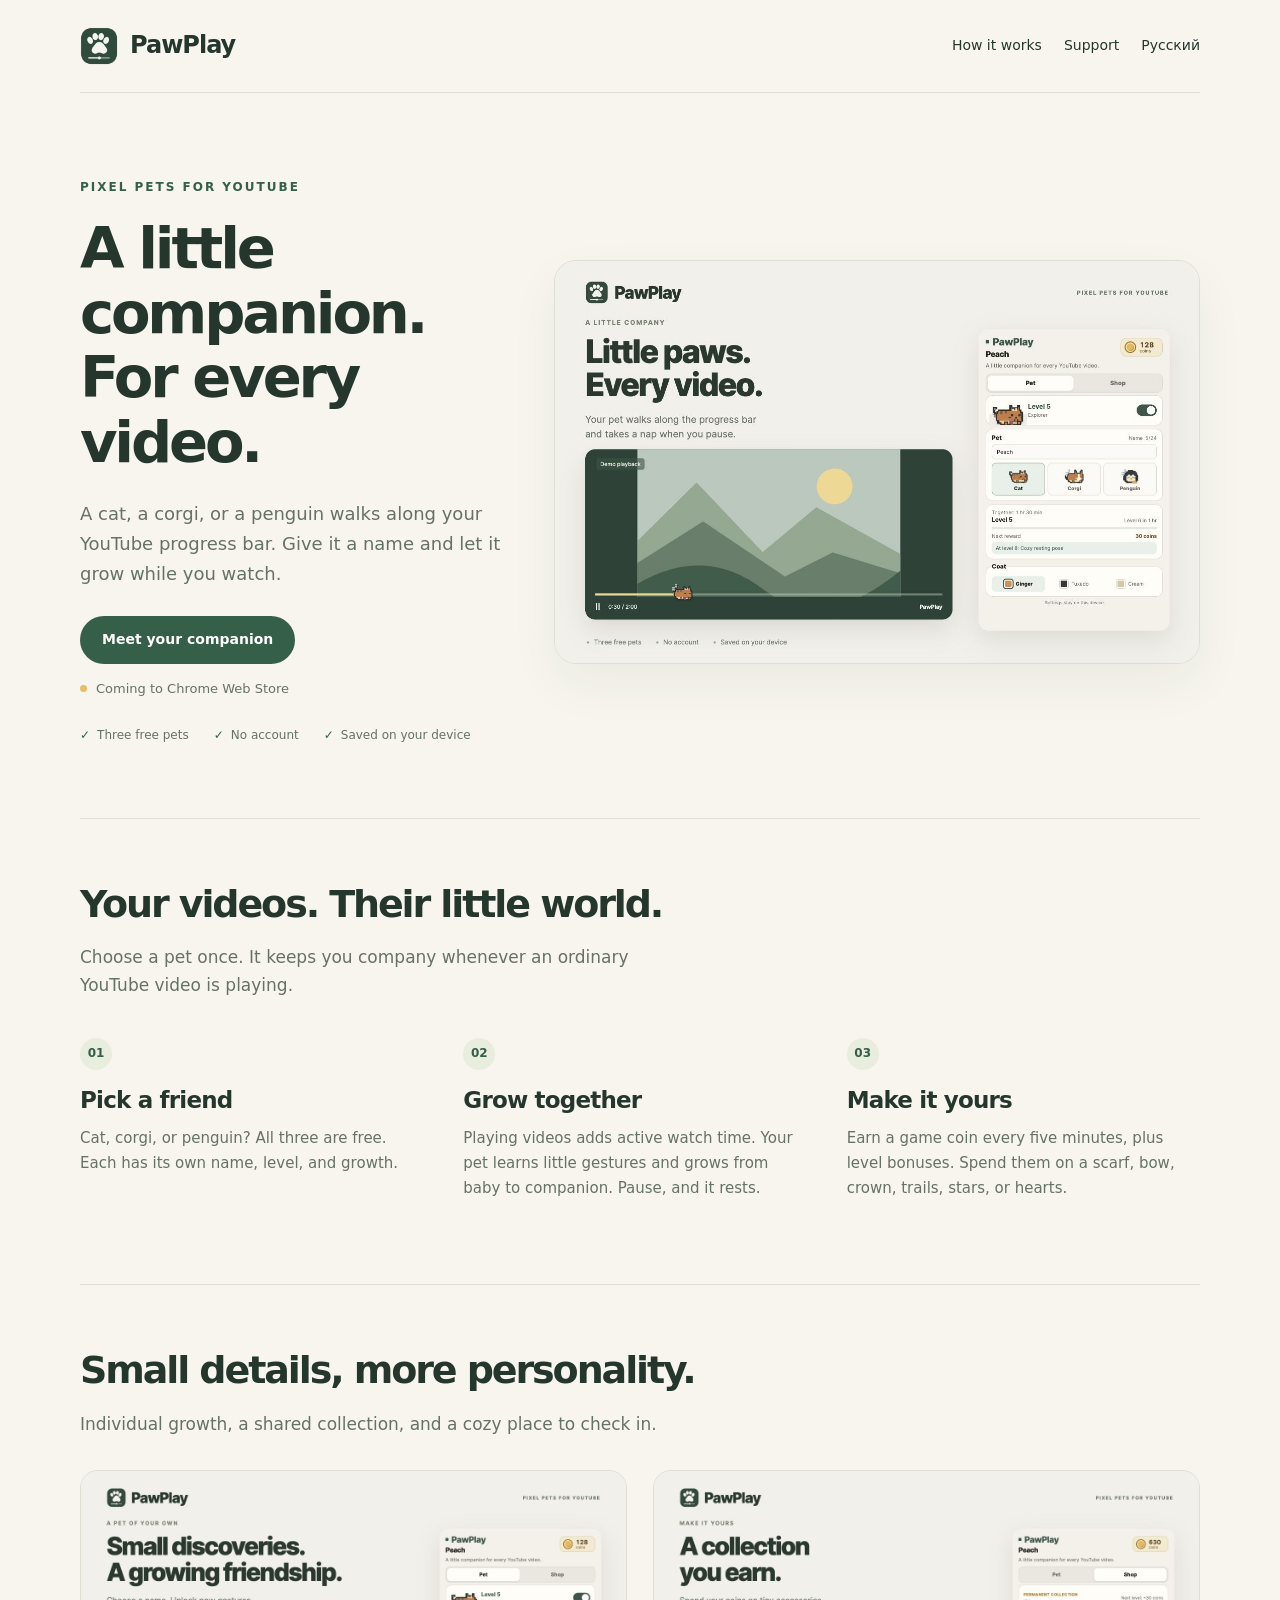
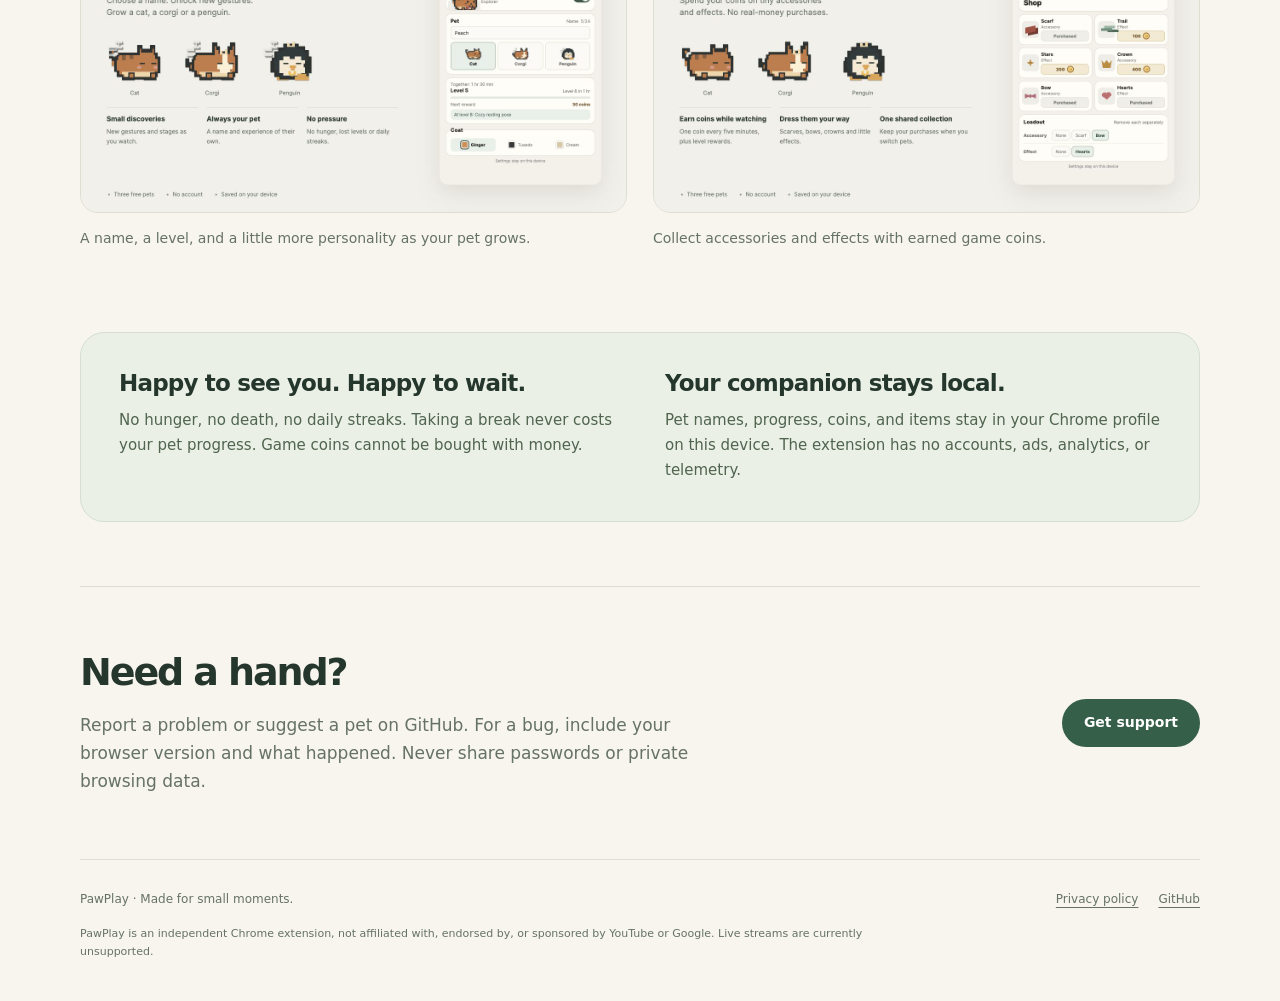
==== index.html @ 26a16f86 "Publish PawPlay product website and privacy policy" ====
<!doctype html>
<html lang="en"><head><meta charset="utf-8"><meta name="viewport" content="width=device-width,initial-scale=1"><title>PawPlay | A little companion for every YouTube video</title><meta name="description" content="A free pixel cat, corgi, or penguin on your YouTube progress bar. Raise your pet, earn coins, and collect accessories. Your progress stays on your device."><meta name="theme-color" content="#355f48"><link rel="icon" href="assets/icon.png"><link rel="stylesheet" href="styles.css"><link rel="alternate" hreflang="en" href="https://n23eos.github.io/pawplay-site/"><link rel="alternate" hreflang="ru" href="https://n23eos.github.io/pawplay-site/ru/"><link rel="canonical" href="https://n23eos.github.io/pawplay-site/"></head>
<body><a class="skip" href="#main">Skip to content</a><div class="shell"><header><a class="brand" href="./" aria-label="PawPlay"><img src="assets/icon.png" width="38" height="38" alt="">PawPlay</a><nav aria-label="Navigation"><a class="desktop" href="#pets">How it works</a><a class="desktop" href="#support">Support</a><a href="ru/" lang="ru">Русский</a></nav></header>
<main id="main"><section class="hero"><div class="hero-copy"><p class="eyebrow">Pixel pets for YouTube</p><h1>A little companion.<br>For every video.</h1><p class="lead">A cat, a corgi, or a penguin walks along your YouTube progress bar. Give it a name and let it grow while you watch.</p><div class="actions"><a class="button" href="#pets">Meet your companion</a><span class="status">Coming to Chrome Web Store</span></div><div class="facts"><span>Three free pets</span><span>No account</span><span>Saved on your device</span></div></div><img class="hero-image" src="assets/overview-en.png" width="1280" height="800" alt="PawPlay pixel pets walking on a video progress bar, with the extension menu" fetchpriority="high"></section>
<section class="section" id="pets"><h2>Your videos. Their little world.</h2><p class="section-intro">Choose a pet once. It keeps you company whenever an ordinary YouTube video is playing.</p><div class="steps"><article class="step"><span class="number">01</span><h3>Pick a friend</h3><p>Cat, corgi, or penguin? All three are free. Each has its own name, level, and growth.</p></article><article class="step"><span class="number">02</span><h3>Grow together</h3><p>Playing videos adds active watch time. Your pet learns little gestures and grows from baby to companion. Pause, and it rests.</p></article><article class="step"><span class="number">03</span><h3>Make it yours</h3><p>Earn a game coin every five minutes, plus level bonuses. Spend them on a scarf, bow, crown, trails, stars, or hearts.</p></article></div></section>
<section class="section"><h2>Small details, more personality.</h2><p class="section-intro">Individual growth, a shared collection, and a cozy place to check in.</p><div class="gallery"><figure><img src="assets/growth-en.png" width="1280" height="800" alt="PawPlay menu showing a pet level, growth stage, next reward, and colors" loading="lazy"><figcaption>A name, a level, and a little more personality as your pet grows.</figcaption></figure><figure><img src="assets/shop-en.png" width="1280" height="800" alt="PawPlay shop with coin balance, scarves, bows, crowns, trails, stars, and hearts" loading="lazy"><figcaption>Collect accessories and effects with earned game coins.</figcaption></figure></div></section>
<aside class="calm"><div><h3>Happy to see you. Happy to wait.</h3><p>No hunger, no death, no daily streaks. Taking a break never costs your pet progress. Game coins cannot be bought with money.</p></div><div><h3>Your companion stays local.</h3><p>Pet names, progress, coins, and items stay in your Chrome profile on this device. The extension has no accounts, ads, analytics, or telemetry.</p></div></aside>
<section class="section support" id="support"><div><h2>Need a hand?</h2><p>Report a problem or suggest a pet on GitHub. For a bug, include your browser version and what happened. Never share passwords or private browsing data.</p></div><a class="button" href="https://github.com/n23eos/pawplay-site/issues">Get support</a></section></main>
<footer><div class="footer-top"><span>PawPlay · Made for small moments.</span><div class="footer-links"><a href="privacy.html">Privacy policy</a><a href="https://github.com/n23eos/pawplay-site">GitHub</a></div></div><p>PawPlay is an independent Chrome extension, not affiliated with, endorsed by, or sponsored by YouTube or Google. Live streams are currently unsupported.</p></footer></div></body></html>
---- styles.css ----
:root{color-scheme:light;--ink:#25372d;--muted:#667267;--paper:#f7f5ee;--line:#deded3;--green:#355f48;--yellow:#e7bd65}*{box-sizing:border-box}html{scroll-behavior:smooth}body{margin:0;background:var(--paper);color:var(--ink);font:17px/1.65 system-ui,-apple-system,BlinkMacSystemFont,"Segoe UI",sans-serif}a{color:inherit;text-underline-offset:4px}a:focus-visible{outline:3px solid var(--green);outline-offset:5px;border-radius:4px}.skip{position:absolute;top:-100px;left:20px;z-index:10;background:white;padding:12px}.skip:focus{top:12px}.shell{width:min(1120px,calc(100% - 64px));margin:auto}header{display:flex;align-items:center;justify-content:space-between;gap:20px;padding:26px 0;border-bottom:1px solid var(--line)}.brand{display:inline-flex;align-items:center;gap:12px;text-decoration:none;font-size:24px;font-weight:750;letter-spacing:-1px}.brand img{width:38px;height:38px;border-radius:10px}nav{display:flex;gap:22px;align-items:center;font-size:14px}nav a{text-decoration:none}nav a:hover{text-decoration:underline}nav [aria-current]{font-weight:700}.hero{display:grid;grid-template-columns:.8fr 1.2fr;gap:44px;align-items:center;padding:85px 0 72px}.eyebrow{font-size:12px;letter-spacing:2px;text-transform:uppercase;color:var(--green);font-weight:700;margin:0 0 20px}h1,h2,h3{line-height:1.12;letter-spacing:-.055em}h1{font-size:clamp(42px,4.5vw,62px);font-weight:720;margin:0 0 24px}h2{font-size:38px;margin:0 0 18px}h3{font-size:23px;letter-spacing:-.035em;margin:0 0 12px}p{margin:0 0 20px}.lead{font-size:18px;color:var(--muted);max-width:480px}.actions{display:flex;align-items:center;flex-wrap:wrap;gap:14px;margin-top:28px}.button{display:inline-flex;background:var(--green);color:white;border-radius:100px;text-decoration:none;padding:12px 22px;font-weight:650;font-size:14px}.button:hover{background:#274934}.status{display:inline-flex;align-items:center;gap:9px;font-size:13px;color:var(--muted)}.status::before{content:"";width:7px;height:7px;background:var(--yellow);border-radius:50%}.hero-image{width:100%;height:auto;display:block;border-radius:22px;border:1px solid var(--line);box-shadow:0 20px 50px #293c2a0e}.facts{display:flex;gap:25px;flex-wrap:wrap;font-size:12px;color:var(--muted);margin-top:27px}.facts span::before{content:"✓";color:var(--green);margin-right:7px}.section{padding:64px 0;border-top:1px solid var(--line)}.section-intro{max-width:580px;color:var(--muted)}.steps{display:grid;grid-template-columns:repeat(3,1fr);gap:30px;margin-top:38px}.step{padding-right:12px}.number{display:inline-flex;align-items:center;justify-content:center;width:32px;height:32px;border-radius:50%;background:#e9edde;color:var(--green);font-size:12px;font-weight:700;margin-bottom:18px}.step p{color:var(--muted);font-size:15px}.gallery{display:grid;grid-template-columns:1fr 1fr;gap:26px;margin-top:32px}figure{margin:0}figure img{width:100%;height:auto;border:1px solid var(--line);border-radius:18px;display:block}figcaption{padding-top:14px;font-size:14px;color:var(--muted)}.calm{display:grid;grid-template-columns:1fr 1fr;gap:50px;background:#eaf0e6;border:1px solid #d5decf;border-radius:24px;padding:38px;margin:18px 0 64px}.calm p{color:#50644f;font-size:15px;margin-bottom:0}.support{display:flex;align-items:center;justify-content:space-between;gap:40px}.support p{color:var(--muted);max-width:620px;margin:0}.support .button{white-space:nowrap}footer{padding:30px 0 40px;border-top:1px solid var(--line);font-size:12px;color:var(--muted)}.footer-top{display:flex;justify-content:space-between;gap:20px;flex-wrap:wrap;margin-bottom:15px}.footer-links{display:flex;gap:20px}footer p{max-width:850px;margin:0;font-size:11px}.policy{max-width:780px;margin:64px auto 76px}.policy h1{font-size:48px}.policy h2{font-size:24px;letter-spacing:-.03em;margin:34px 0 14px}.policy p{font-size:16px}.policy .date{font-size:13px;color:var(--muted)}.policy code{font-size:14px;overflow-wrap:anywhere}.policy .note{padding:20px 24px;border:1px solid #d5decf;border-radius:16px;background:#eaf0e6;margin-bottom:30px}@media(max-width:900px){.hero{grid-template-columns:1fr;gap:38px;padding:52px 0}.hero-copy{max-width:680px}h1{max-width:680px}.hero-image{max-width:750px}.lead{max-width:580px}.steps{gap:20px}}@media(max-width:600px){body{font-size:16px}.shell{width:calc(100% - 36px)}header{padding:18px 0}nav{gap:14px;font-size:12px}.brand{font-size:22px}.brand img{width:32px;height:32px}nav .desktop{display:none}h1{font-size:44px}h2{font-size:31px}.hero{padding:44px 0}.eyebrow{font-size:10px;letter-spacing:1.6px}.hero-image{border-radius:14px}.facts{gap:10px 18px}.section{padding:42px 0}.steps,.gallery,.calm{grid-template-columns:1fr}.steps{gap:23px}.step{padding:0}.step p{margin-bottom:0}.gallery{gap:24px}.calm{padding:25px;gap:25px;margin-bottom:42px}.support{flex-direction:column;align-items:flex-start;gap:22px}.policy{margin:44px auto}.policy h1{font-size:38px}.footer-links{gap:14px}.policy .note{padding:18px}}@media(prefers-reduced-motion:reduce){html{scroll-behavior:auto}}
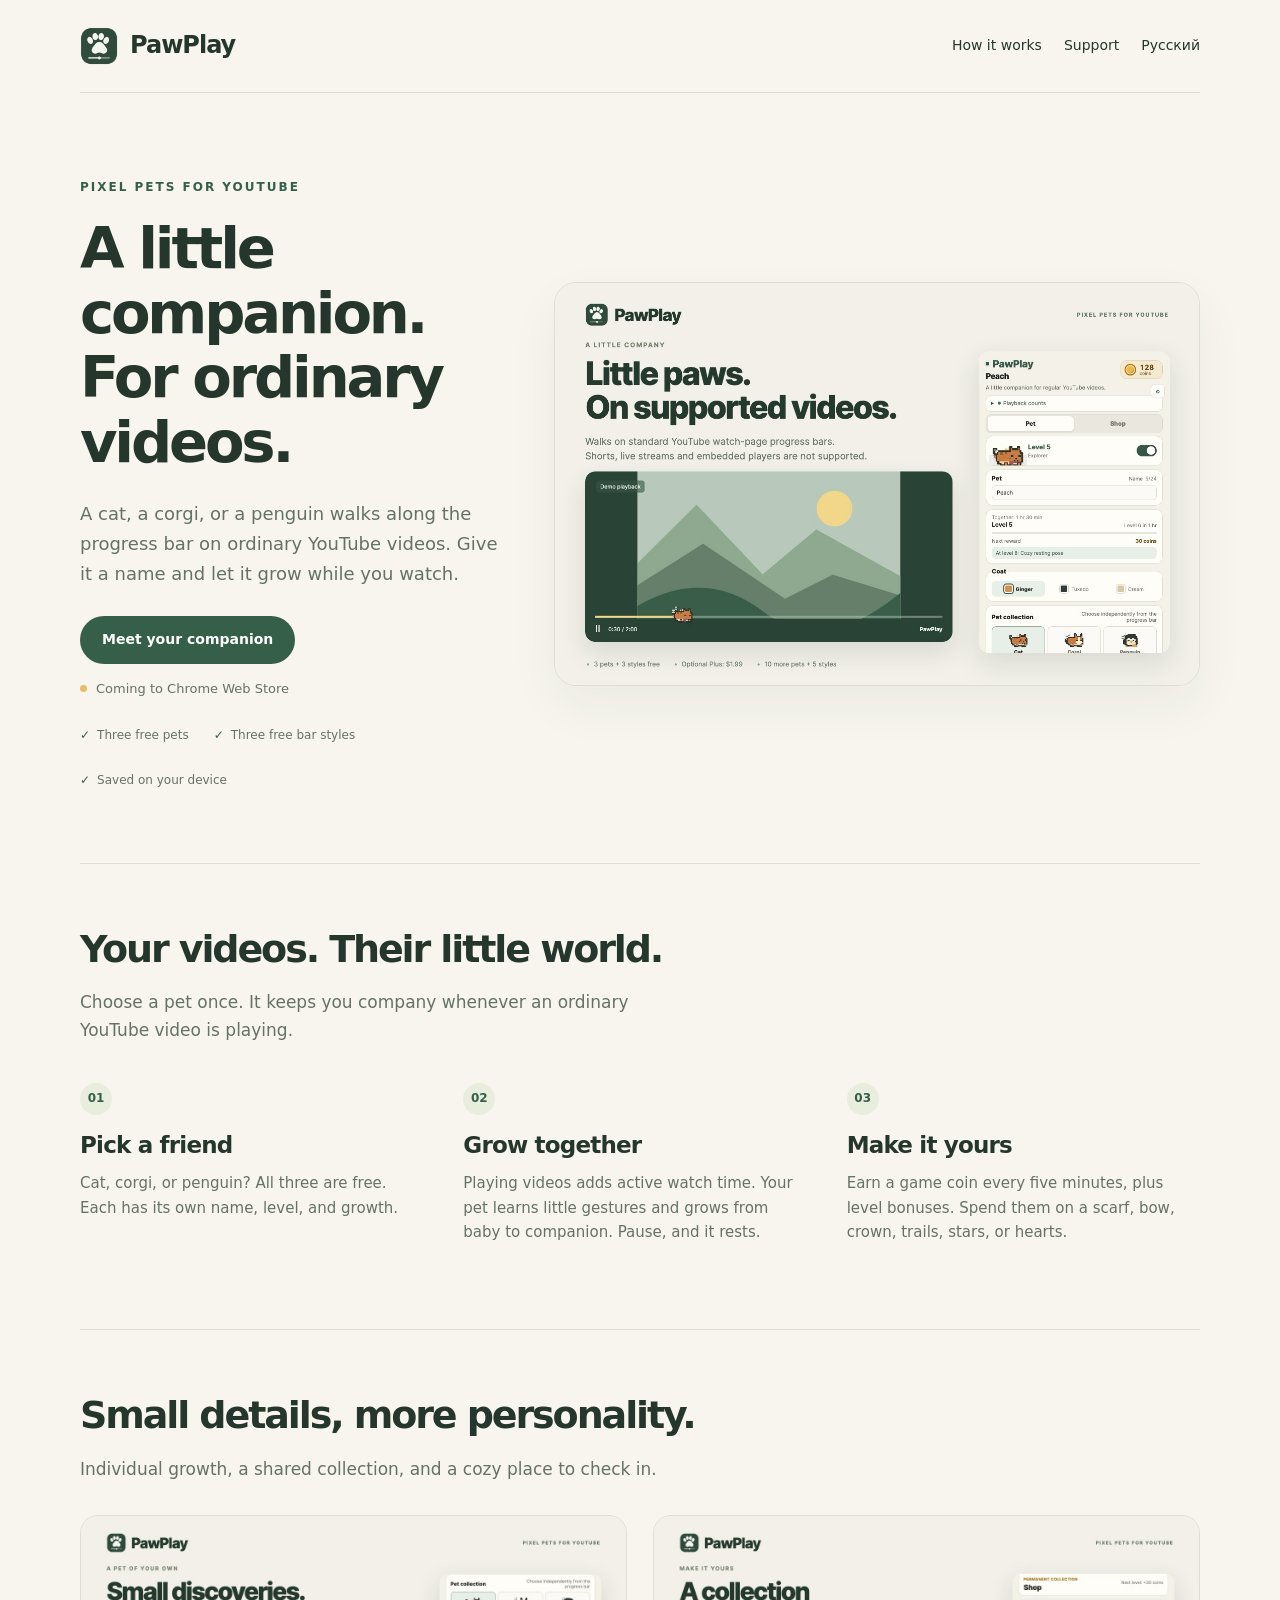
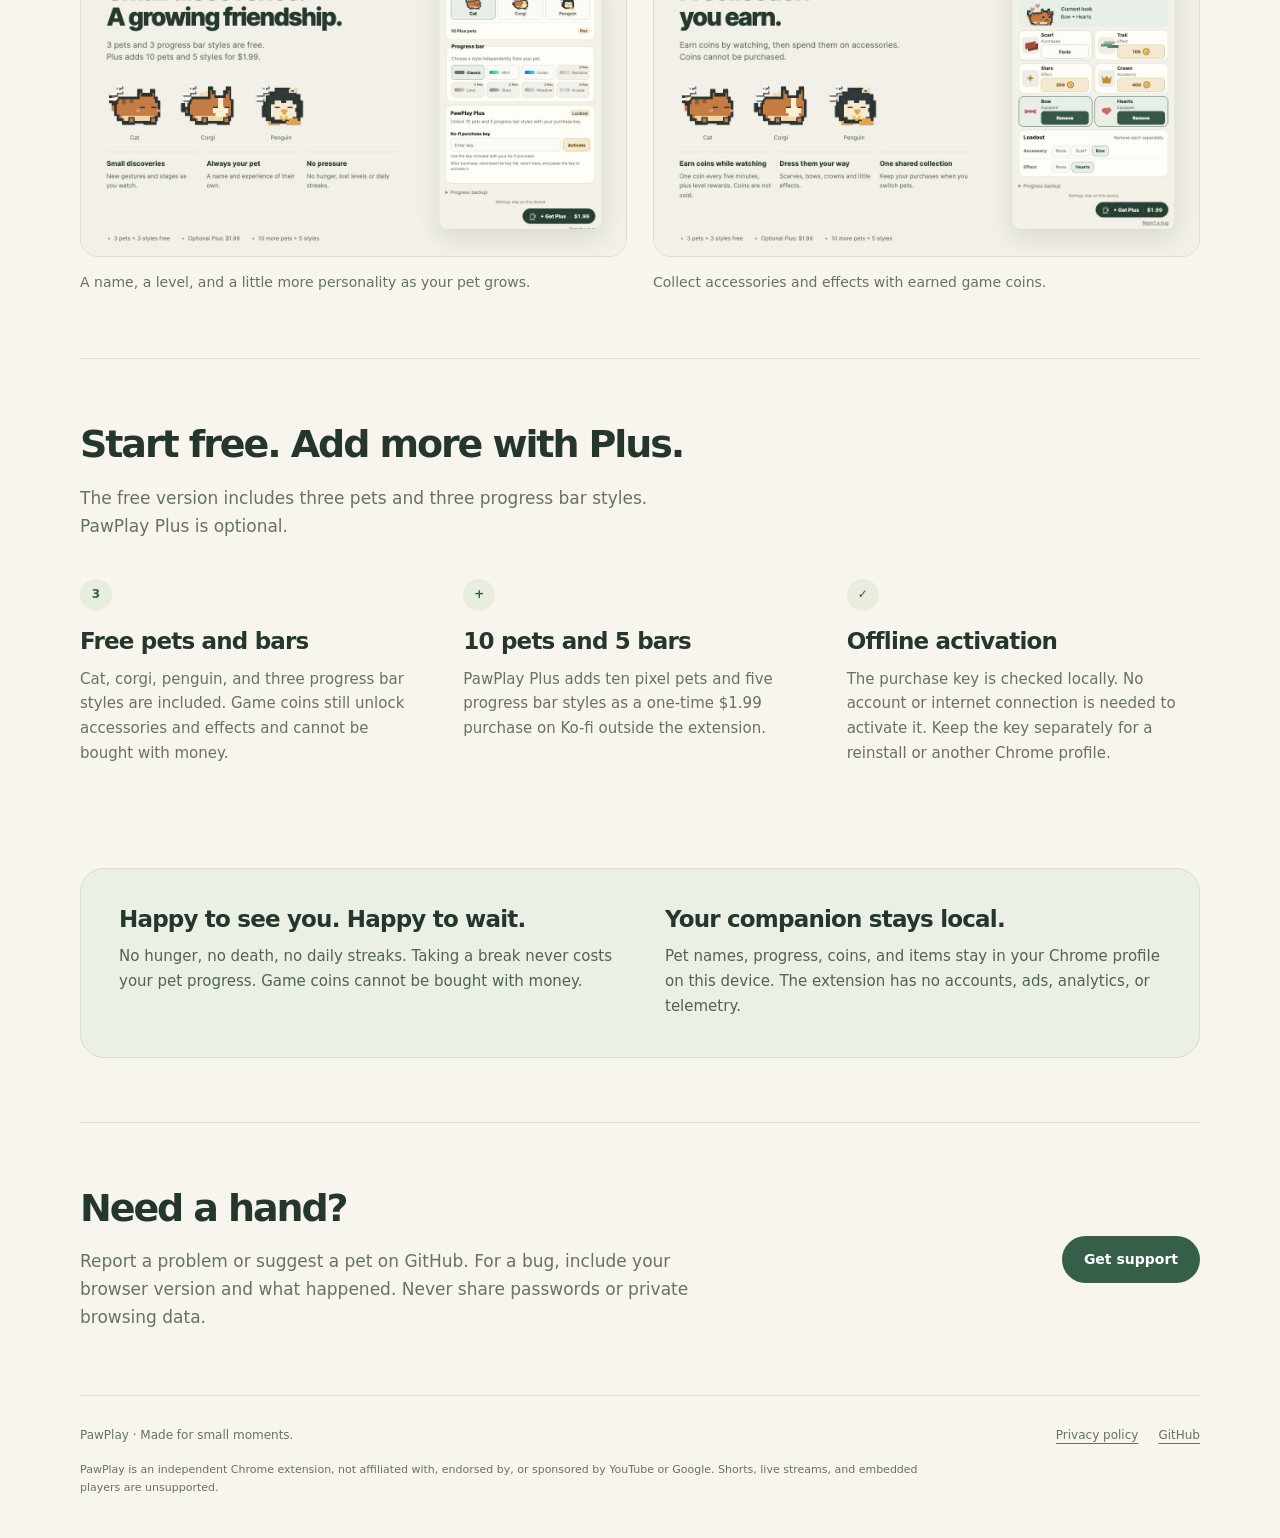
==== commit 5b17a0ab: "feat(site): publish PawPlay Plus details" ====
--- a/index.html
+++ b/index.html
@@ -1,9 +1,10 @@
 <!doctype html>
-<html lang="en"><head><meta charset="utf-8"><meta name="viewport" content="width=device-width,initial-scale=1"><title>PawPlay | A little companion for every YouTube video</title><meta name="description" content="A free pixel cat, corgi, or penguin on your YouTube progress bar. Raise your pet, earn coins, and collect accessories. Your progress stays on your device."><meta name="theme-color" content="#355f48"><link rel="icon" href="assets/icon.png"><link rel="stylesheet" href="styles.css"><link rel="alternate" hreflang="en" href="https://n23eos.github.io/pawplay-site/"><link rel="alternate" hreflang="ru" href="https://n23eos.github.io/pawplay-site/ru/"><link rel="canonical" href="https://n23eos.github.io/pawplay-site/"></head>
+<html lang="en"><head><meta charset="utf-8"><meta name="viewport" content="width=device-width,initial-scale=1"><title>PawPlay | A little companion for ordinary YouTube videos</title><meta name="description" content="Three free pixel pets and progress bar styles for ordinary YouTube videos, with optional PawPlay Plus. Your progress stays on your device."><meta name="theme-color" content="#355f48"><link rel="icon" href="assets/icon.png"><link rel="stylesheet" href="styles.css"><link rel="alternate" hreflang="en" href="https://n23eos.github.io/pawplay-site/"><link rel="alternate" hreflang="ru" href="https://n23eos.github.io/pawplay-site/ru/"><link rel="canonical" href="https://n23eos.github.io/pawplay-site/"></head>
 <body><a class="skip" href="#main">Skip to content</a><div class="shell"><header><a class="brand" href="./" aria-label="PawPlay"><img src="assets/icon.png" width="38" height="38" alt="">PawPlay</a><nav aria-label="Navigation"><a class="desktop" href="#pets">How it works</a><a class="desktop" href="#support">Support</a><a href="ru/" lang="ru">Русский</a></nav></header>
-<main id="main"><section class="hero"><div class="hero-copy"><p class="eyebrow">Pixel pets for YouTube</p><h1>A little companion.<br>For every video.</h1><p class="lead">A cat, a corgi, or a penguin walks along your YouTube progress bar. Give it a name and let it grow while you watch.</p><div class="actions"><a class="button" href="#pets">Meet your companion</a><span class="status">Coming to Chrome Web Store</span></div><div class="facts"><span>Three free pets</span><span>No account</span><span>Saved on your device</span></div></div><img class="hero-image" src="assets/overview-en.png" width="1280" height="800" alt="PawPlay pixel pets walking on a video progress bar, with the extension menu" fetchpriority="high"></section>
+<main id="main"><section class="hero"><div class="hero-copy"><p class="eyebrow">Pixel pets for YouTube</p><h1>A little companion.<br>For ordinary videos.</h1><p class="lead">A cat, a corgi, or a penguin walks along the progress bar on ordinary YouTube videos. Give it a name and let it grow while you watch.</p><div class="actions"><a class="button" href="#pets">Meet your companion</a><span class="status">Coming to Chrome Web Store</span></div><div class="facts"><span>Three free pets</span><span>Three free bar styles</span><span>Saved on your device</span></div></div><img class="hero-image" src="assets/overview-en.png" width="1280" height="800" alt="PawPlay pixel pets walking on a video progress bar, with the extension menu" fetchpriority="high"></section>
 <section class="section" id="pets"><h2>Your videos. Their little world.</h2><p class="section-intro">Choose a pet once. It keeps you company whenever an ordinary YouTube video is playing.</p><div class="steps"><article class="step"><span class="number">01</span><h3>Pick a friend</h3><p>Cat, corgi, or penguin? All three are free. Each has its own name, level, and growth.</p></article><article class="step"><span class="number">02</span><h3>Grow together</h3><p>Playing videos adds active watch time. Your pet learns little gestures and grows from baby to companion. Pause, and it rests.</p></article><article class="step"><span class="number">03</span><h3>Make it yours</h3><p>Earn a game coin every five minutes, plus level bonuses. Spend them on a scarf, bow, crown, trails, stars, or hearts.</p></article></div></section>
 <section class="section"><h2>Small details, more personality.</h2><p class="section-intro">Individual growth, a shared collection, and a cozy place to check in.</p><div class="gallery"><figure><img src="assets/growth-en.png" width="1280" height="800" alt="PawPlay menu showing a pet level, growth stage, next reward, and colors" loading="lazy"><figcaption>A name, a level, and a little more personality as your pet grows.</figcaption></figure><figure><img src="assets/shop-en.png" width="1280" height="800" alt="PawPlay shop with coin balance, scarves, bows, crowns, trails, stars, and hearts" loading="lazy"><figcaption>Collect accessories and effects with earned game coins.</figcaption></figure></div></section>
+<section class="section"><h2>Start free. Add more with Plus.</h2><p class="section-intro">The free version includes three pets and three progress bar styles. PawPlay Plus is optional.</p><div class="steps"><article class="step"><span class="number">3</span><h3>Free pets and bars</h3><p>Cat, corgi, penguin, and three progress bar styles are included. Game coins still unlock accessories and effects and cannot be bought with money.</p></article><article class="step"><span class="number">+</span><h3>10 pets and 5 bars</h3><p>PawPlay Plus adds ten pixel pets and five progress bar styles as a one-time $1.99 purchase on Ko-fi outside the extension.</p></article><article class="step"><span class="number">✓</span><h3>Offline activation</h3><p>The purchase key is checked locally. No account or internet connection is needed to activate it. Keep the key separately for a reinstall or another Chrome profile.</p></article></div></section>
 <aside class="calm"><div><h3>Happy to see you. Happy to wait.</h3><p>No hunger, no death, no daily streaks. Taking a break never costs your pet progress. Game coins cannot be bought with money.</p></div><div><h3>Your companion stays local.</h3><p>Pet names, progress, coins, and items stay in your Chrome profile on this device. The extension has no accounts, ads, analytics, or telemetry.</p></div></aside>
 <section class="section support" id="support"><div><h2>Need a hand?</h2><p>Report a problem or suggest a pet on GitHub. For a bug, include your browser version and what happened. Never share passwords or private browsing data.</p></div><a class="button" href="https://github.com/n23eos/pawplay-site/issues">Get support</a></section></main>
-<footer><div class="footer-top"><span>PawPlay · Made for small moments.</span><div class="footer-links"><a href="privacy.html">Privacy policy</a><a href="https://github.com/n23eos/pawplay-site">GitHub</a></div></div><p>PawPlay is an independent Chrome extension, not affiliated with, endorsed by, or sponsored by YouTube or Google. Live streams are currently unsupported.</p></footer></div></body></html>+<footer><div class="footer-top"><span>PawPlay · Made for small moments.</span><div class="footer-links"><a href="privacy.html">Privacy policy</a><a href="https://github.com/n23eos/pawplay-site">GitHub</a></div></div><p>PawPlay is an independent Chrome extension, not affiliated with, endorsed by, or sponsored by YouTube or Google. Shorts, live streams, and embedded players are unsupported.</p></footer></div></body></html>
--- a/styles.css
+++ b/styles.css
@@ -1 +1,2 @@
 :root{color-scheme:light;--ink:#25372d;--muted:#667267;--paper:#f7f5ee;--line:#deded3;--green:#355f48;--yellow:#e7bd65}*{box-sizing:border-box}html{scroll-behavior:smooth}body{margin:0;background:var(--paper);color:var(--ink);font:17px/1.65 system-ui,-apple-system,BlinkMacSystemFont,"Segoe UI",sans-serif}a{color:inherit;text-underline-offset:4px}a:focus-visible{outline:3px solid var(--green);outline-offset:5px;border-radius:4px}.skip{position:absolute;top:-100px;left:20px;z-index:10;background:white;padding:12px}.skip:focus{top:12px}.shell{width:min(1120px,calc(100% - 64px));margin:auto}header{display:flex;align-items:center;justify-content:space-between;gap:20px;padding:26px 0;border-bottom:1px solid var(--line)}.brand{display:inline-flex;align-items:center;gap:12px;text-decoration:none;font-size:24px;font-weight:750;letter-spacing:-1px}.brand img{width:38px;height:38px;border-radius:10px}nav{display:flex;gap:22px;align-items:center;font-size:14px}nav a{text-decoration:none}nav a:hover{text-decoration:underline}nav [aria-current]{font-weight:700}.hero{display:grid;grid-template-columns:.8fr 1.2fr;gap:44px;align-items:center;padding:85px 0 72px}.eyebrow{font-size:12px;letter-spacing:2px;text-transform:uppercase;color:var(--green);font-weight:700;margin:0 0 20px}h1,h2,h3{line-height:1.12;letter-spacing:-.055em}h1{font-size:clamp(42px,4.5vw,62px);font-weight:720;margin:0 0 24px}h2{font-size:38px;margin:0 0 18px}h3{font-size:23px;letter-spacing:-.035em;margin:0 0 12px}p{margin:0 0 20px}.lead{font-size:18px;color:var(--muted);max-width:480px}.actions{display:flex;align-items:center;flex-wrap:wrap;gap:14px;margin-top:28px}.button{display:inline-flex;background:var(--green);color:white;border-radius:100px;text-decoration:none;padding:12px 22px;font-weight:650;font-size:14px}.button:hover{background:#274934}.status{display:inline-flex;align-items:center;gap:9px;font-size:13px;color:var(--muted)}.status::before{content:"";width:7px;height:7px;background:var(--yellow);border-radius:50%}.hero-image{width:100%;height:auto;display:block;border-radius:22px;border:1px solid var(--line);box-shadow:0 20px 50px #293c2a0e}.facts{display:flex;gap:25px;flex-wrap:wrap;font-size:12px;color:var(--muted);margin-top:27px}.facts span::before{content:"✓";color:var(--green);margin-right:7px}.section{padding:64px 0;border-top:1px solid var(--line)}.section-intro{max-width:580px;color:var(--muted)}.steps{display:grid;grid-template-columns:repeat(3,1fr);gap:30px;margin-top:38px}.step{padding-right:12px}.number{display:inline-flex;align-items:center;justify-content:center;width:32px;height:32px;border-radius:50%;background:#e9edde;color:var(--green);font-size:12px;font-weight:700;margin-bottom:18px}.step p{color:var(--muted);font-size:15px}.gallery{display:grid;grid-template-columns:1fr 1fr;gap:26px;margin-top:32px}figure{margin:0}figure img{width:100%;height:auto;border:1px solid var(--line);border-radius:18px;display:block}figcaption{padding-top:14px;font-size:14px;color:var(--muted)}.calm{display:grid;grid-template-columns:1fr 1fr;gap:50px;background:#eaf0e6;border:1px solid #d5decf;border-radius:24px;padding:38px;margin:18px 0 64px}.calm p{color:#50644f;font-size:15px;margin-bottom:0}.support{display:flex;align-items:center;justify-content:space-between;gap:40px}.support p{color:var(--muted);max-width:620px;margin:0}.support .button{white-space:nowrap}footer{padding:30px 0 40px;border-top:1px solid var(--line);font-size:12px;color:var(--muted)}.footer-top{display:flex;justify-content:space-between;gap:20px;flex-wrap:wrap;margin-bottom:15px}.footer-links{display:flex;gap:20px}footer p{max-width:850px;margin:0;font-size:11px}.policy{max-width:780px;margin:64px auto 76px}.policy h1{font-size:48px}.policy h2{font-size:24px;letter-spacing:-.03em;margin:34px 0 14px}.policy p{font-size:16px}.policy .date{font-size:13px;color:var(--muted)}.policy code{font-size:14px;overflow-wrap:anywhere}.policy .note{padding:20px 24px;border:1px solid #d5decf;border-radius:16px;background:#eaf0e6;margin-bottom:30px}@media(max-width:900px){.hero{grid-template-columns:1fr;gap:38px;padding:52px 0}.hero-copy{max-width:680px}h1{max-width:680px}.hero-image{max-width:750px}.lead{max-width:580px}.steps{gap:20px}}@media(max-width:600px){body{font-size:16px}.shell{width:calc(100% - 36px)}header{padding:18px 0}nav{gap:14px;font-size:12px}.brand{font-size:22px}.brand img{width:32px;height:32px}nav .desktop{display:none}h1{font-size:44px}h2{font-size:31px}.hero{padding:44px 0}.eyebrow{font-size:10px;letter-spacing:1.6px}.hero-image{border-radius:14px}.facts{gap:10px 18px}.section{padding:42px 0}.steps,.gallery,.calm{grid-template-columns:1fr}.steps{gap:23px}.step{padding:0}.step p{margin-bottom:0}.gallery{gap:24px}.calm{padding:25px;gap:25px;margin-bottom:42px}.support{flex-direction:column;align-items:flex-start;gap:22px}.policy{margin:44px auto}.policy h1{font-size:38px}.footer-links{gap:14px}.policy .note{padding:18px}}@media(prefers-reduced-motion:reduce){html{scroll-behavior:auto}}
+@media(max-width:360px){header{gap:12px}.brand{font-size:20px;gap:8px}.brand img{width:28px;height:28px}nav{gap:10px;font-size:11px}}
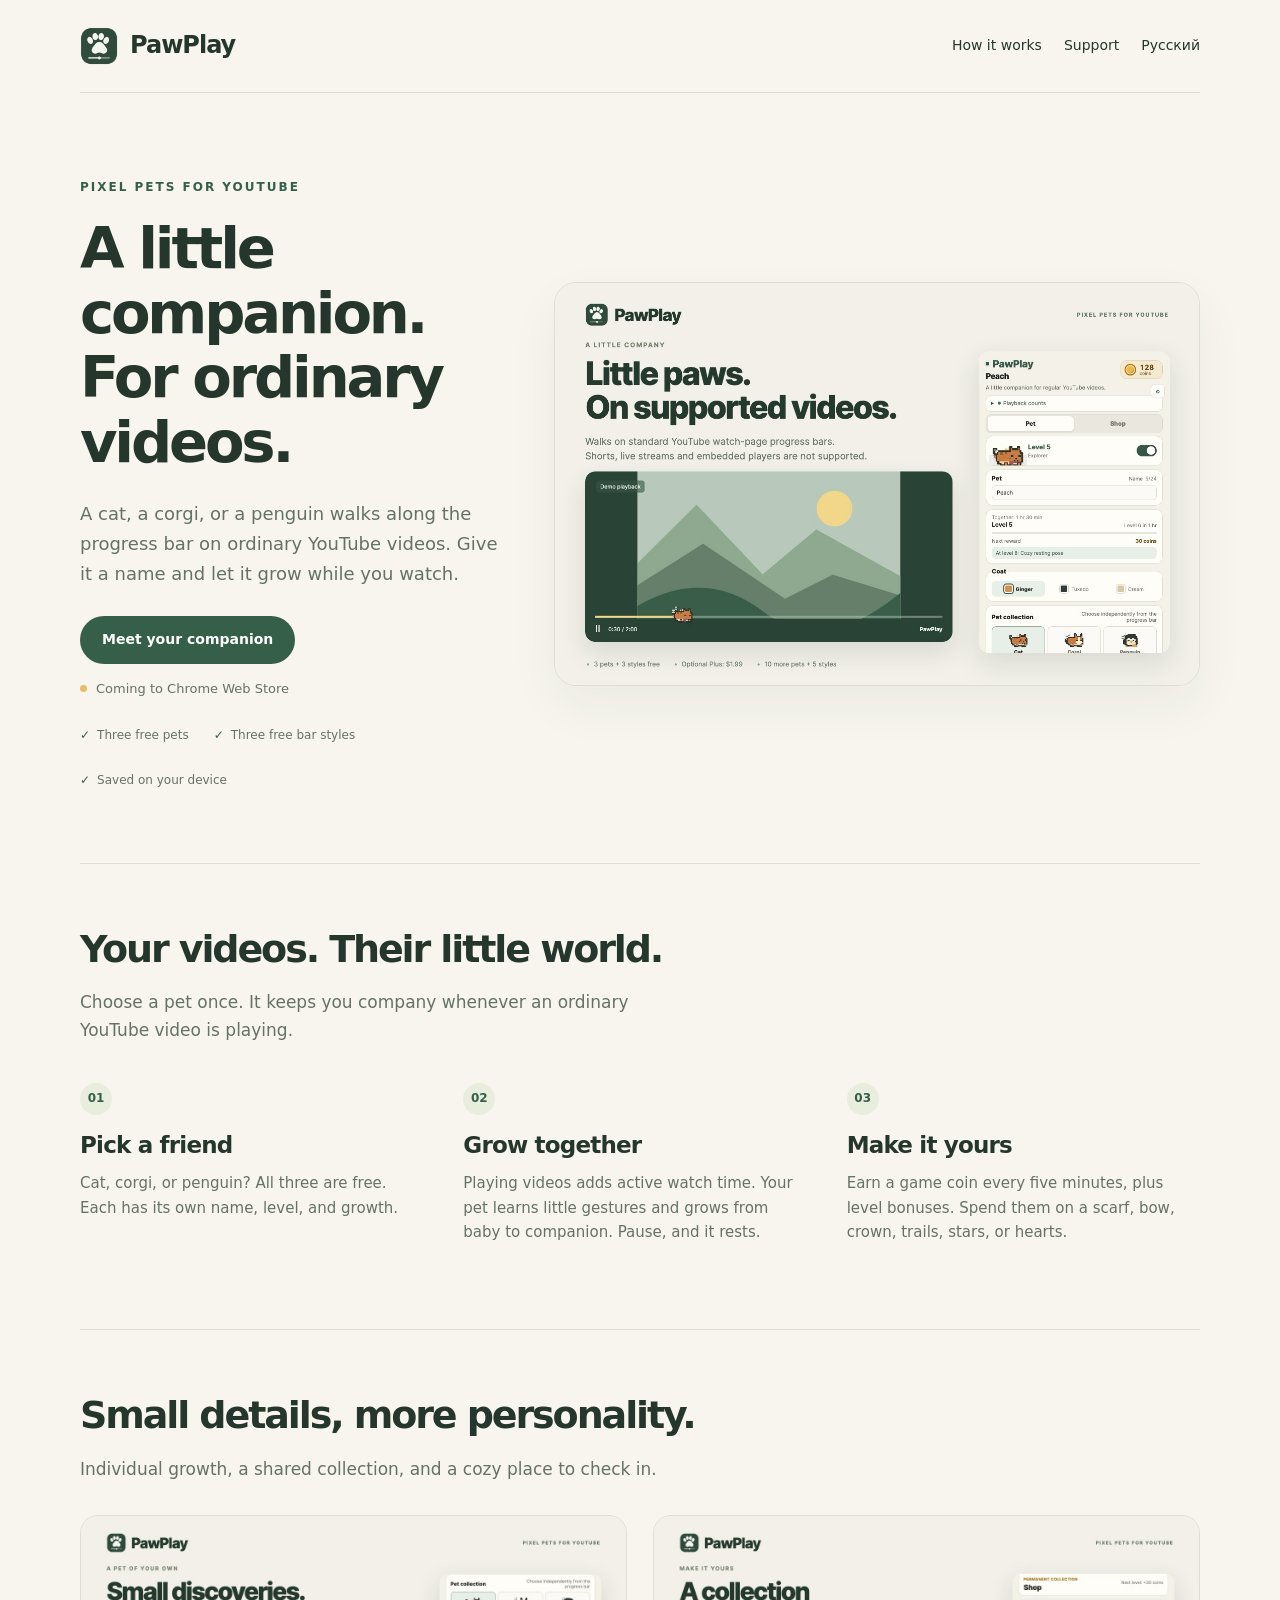
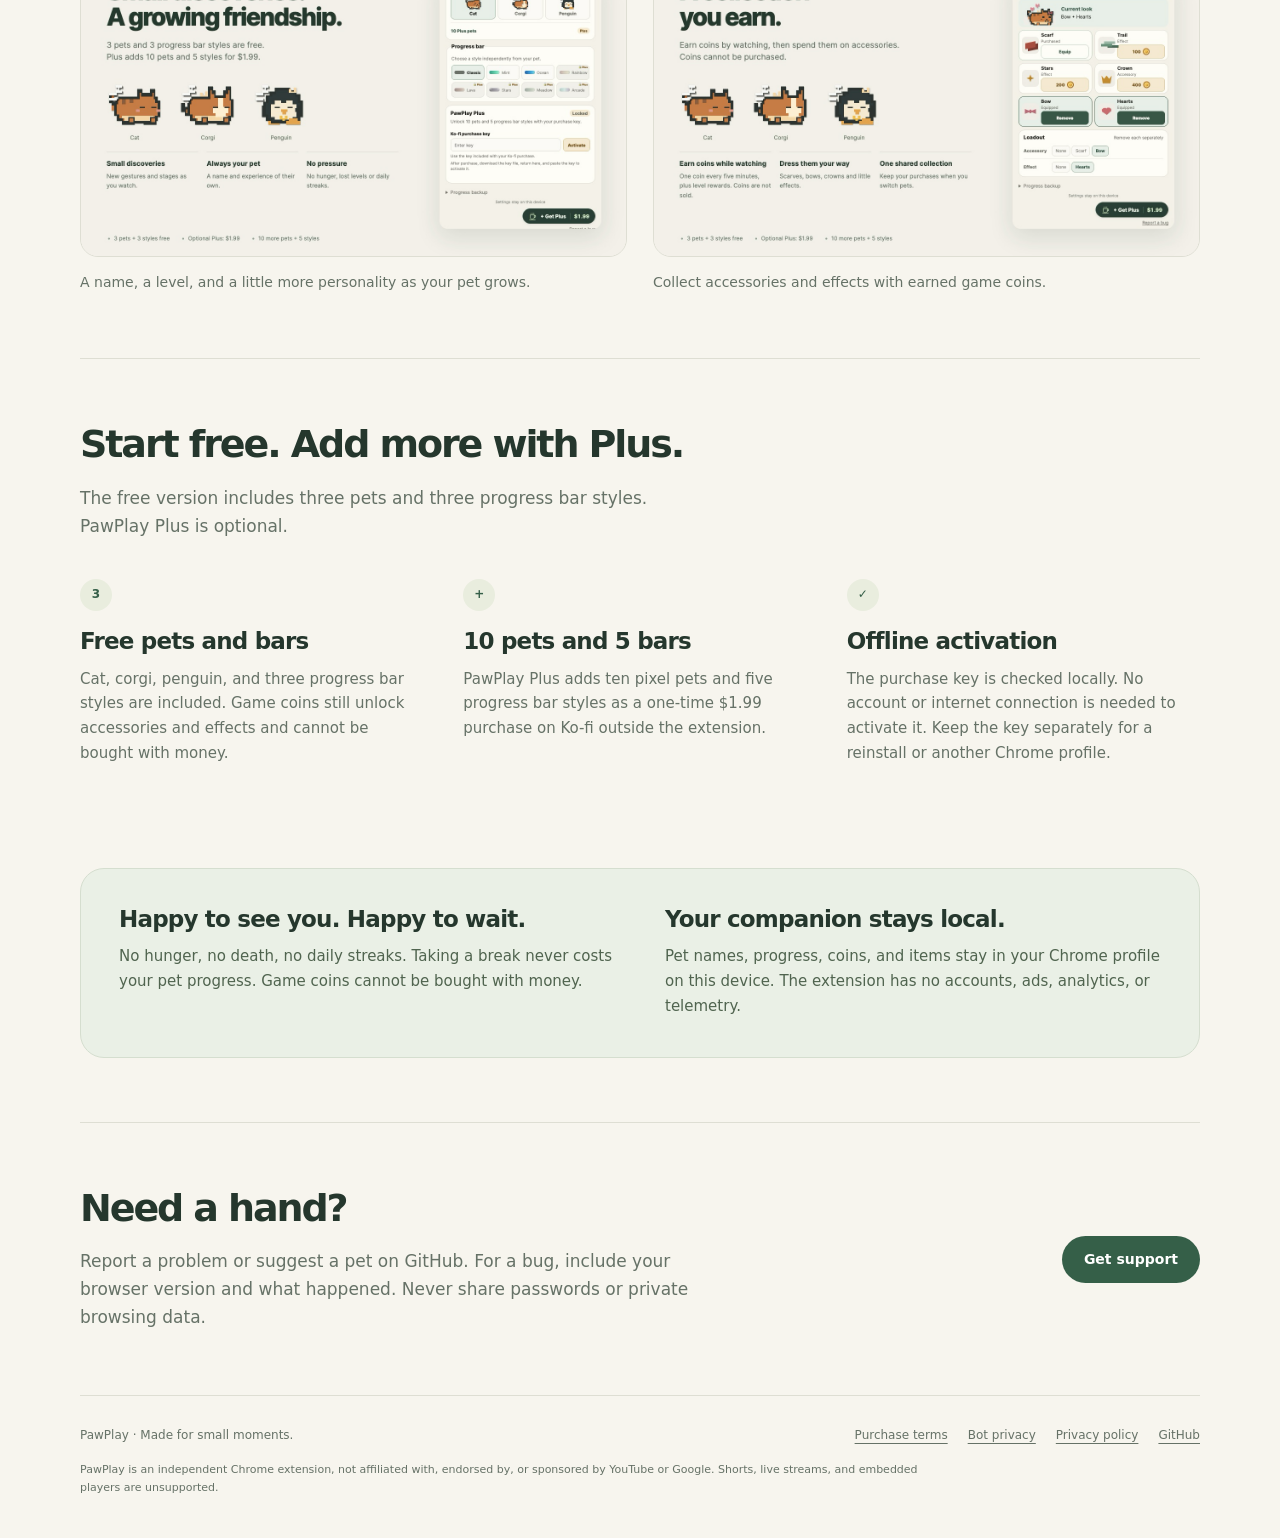
==== commit 771204eb: "Publish Plus purchase terms and bot privacy" ====
--- a/index.html
+++ b/index.html
@@ -7,4 +7,4 @@
 <section class="section"><h2>Start free. Add more with Plus.</h2><p class="section-intro">The free version includes three pets and three progress bar styles. PawPlay Plus is optional.</p><div class="steps"><article class="step"><span class="number">3</span><h3>Free pets and bars</h3><p>Cat, corgi, penguin, and three progress bar styles are included. Game coins still unlock accessories and effects and cannot be bought with money.</p></article><article class="step"><span class="number">+</span><h3>10 pets and 5 bars</h3><p>PawPlay Plus adds ten pixel pets and five progress bar styles as a one-time $1.99 purchase on Ko-fi outside the extension.</p></article><article class="step"><span class="number">✓</span><h3>Offline activation</h3><p>The purchase key is checked locally. No account or internet connection is needed to activate it. Keep the key separately for a reinstall or another Chrome profile.</p></article></div></section>
 <aside class="calm"><div><h3>Happy to see you. Happy to wait.</h3><p>No hunger, no death, no daily streaks. Taking a break never costs your pet progress. Game coins cannot be bought with money.</p></div><div><h3>Your companion stays local.</h3><p>Pet names, progress, coins, and items stay in your Chrome profile on this device. The extension has no accounts, ads, analytics, or telemetry.</p></div></aside>
 <section class="section support" id="support"><div><h2>Need a hand?</h2><p>Report a problem or suggest a pet on GitHub. For a bug, include your browser version and what happened. Never share passwords or private browsing data.</p></div><a class="button" href="https://github.com/n23eos/pawplay-site/issues">Get support</a></section></main>
-<footer><div class="footer-top"><span>PawPlay · Made for small moments.</span><div class="footer-links"><a href="privacy.html">Privacy policy</a><a href="https://github.com/n23eos/pawplay-site">GitHub</a></div></div><p>PawPlay is an independent Chrome extension, not affiliated with, endorsed by, or sponsored by YouTube or Google. Shorts, live streams, and embedded players are unsupported.</p></footer></div></body></html>
+<footer><div class="footer-top"><span>PawPlay · Made for small moments.</span><div class="footer-links"><a href="terms.html">Purchase terms</a><a href="bot-privacy.html">Bot privacy</a><a href="privacy.html">Privacy policy</a><a href="https://github.com/n23eos/pawplay-site">GitHub</a></div></div><p>PawPlay is an independent Chrome extension, not affiliated with, endorsed by, or sponsored by YouTube or Google. Shorts, live streams, and embedded players are unsupported.</p></footer></div></body></html>
--- a/styles.css
+++ b/styles.css
@@ -1,2 +1,4 @@
 :root{color-scheme:light;--ink:#25372d;--muted:#667267;--paper:#f7f5ee;--line:#deded3;--green:#355f48;--yellow:#e7bd65}*{box-sizing:border-box}html{scroll-behavior:smooth}body{margin:0;background:var(--paper);color:var(--ink);font:17px/1.65 system-ui,-apple-system,BlinkMacSystemFont,"Segoe UI",sans-serif}a{color:inherit;text-underline-offset:4px}a:focus-visible{outline:3px solid var(--green);outline-offset:5px;border-radius:4px}.skip{position:absolute;top:-100px;left:20px;z-index:10;background:white;padding:12px}.skip:focus{top:12px}.shell{width:min(1120px,calc(100% - 64px));margin:auto}header{display:flex;align-items:center;justify-content:space-between;gap:20px;padding:26px 0;border-bottom:1px solid var(--line)}.brand{display:inline-flex;align-items:center;gap:12px;text-decoration:none;font-size:24px;font-weight:750;letter-spacing:-1px}.brand img{width:38px;height:38px;border-radius:10px}nav{display:flex;gap:22px;align-items:center;font-size:14px}nav a{text-decoration:none}nav a:hover{text-decoration:underline}nav [aria-current]{font-weight:700}.hero{display:grid;grid-template-columns:.8fr 1.2fr;gap:44px;align-items:center;padding:85px 0 72px}.eyebrow{font-size:12px;letter-spacing:2px;text-transform:uppercase;color:var(--green);font-weight:700;margin:0 0 20px}h1,h2,h3{line-height:1.12;letter-spacing:-.055em}h1{font-size:clamp(42px,4.5vw,62px);font-weight:720;margin:0 0 24px}h2{font-size:38px;margin:0 0 18px}h3{font-size:23px;letter-spacing:-.035em;margin:0 0 12px}p{margin:0 0 20px}.lead{font-size:18px;color:var(--muted);max-width:480px}.actions{display:flex;align-items:center;flex-wrap:wrap;gap:14px;margin-top:28px}.button{display:inline-flex;background:var(--green);color:white;border-radius:100px;text-decoration:none;padding:12px 22px;font-weight:650;font-size:14px}.button:hover{background:#274934}.status{display:inline-flex;align-items:center;gap:9px;font-size:13px;color:var(--muted)}.status::before{content:"";width:7px;height:7px;background:var(--yellow);border-radius:50%}.hero-image{width:100%;height:auto;display:block;border-radius:22px;border:1px solid var(--line);box-shadow:0 20px 50px #293c2a0e}.facts{display:flex;gap:25px;flex-wrap:wrap;font-size:12px;color:var(--muted);margin-top:27px}.facts span::before{content:"✓";color:var(--green);margin-right:7px}.section{padding:64px 0;border-top:1px solid var(--line)}.section-intro{max-width:580px;color:var(--muted)}.steps{display:grid;grid-template-columns:repeat(3,1fr);gap:30px;margin-top:38px}.step{padding-right:12px}.number{display:inline-flex;align-items:center;justify-content:center;width:32px;height:32px;border-radius:50%;background:#e9edde;color:var(--green);font-size:12px;font-weight:700;margin-bottom:18px}.step p{color:var(--muted);font-size:15px}.gallery{display:grid;grid-template-columns:1fr 1fr;gap:26px;margin-top:32px}figure{margin:0}figure img{width:100%;height:auto;border:1px solid var(--line);border-radius:18px;display:block}figcaption{padding-top:14px;font-size:14px;color:var(--muted)}.calm{display:grid;grid-template-columns:1fr 1fr;gap:50px;background:#eaf0e6;border:1px solid #d5decf;border-radius:24px;padding:38px;margin:18px 0 64px}.calm p{color:#50644f;font-size:15px;margin-bottom:0}.support{display:flex;align-items:center;justify-content:space-between;gap:40px}.support p{color:var(--muted);max-width:620px;margin:0}.support .button{white-space:nowrap}footer{padding:30px 0 40px;border-top:1px solid var(--line);font-size:12px;color:var(--muted)}.footer-top{display:flex;justify-content:space-between;gap:20px;flex-wrap:wrap;margin-bottom:15px}.footer-links{display:flex;gap:20px}footer p{max-width:850px;margin:0;font-size:11px}.policy{max-width:780px;margin:64px auto 76px}.policy h1{font-size:48px}.policy h2{font-size:24px;letter-spacing:-.03em;margin:34px 0 14px}.policy p{font-size:16px}.policy .date{font-size:13px;color:var(--muted)}.policy code{font-size:14px;overflow-wrap:anywhere}.policy .note{padding:20px 24px;border:1px solid #d5decf;border-radius:16px;background:#eaf0e6;margin-bottom:30px}@media(max-width:900px){.hero{grid-template-columns:1fr;gap:38px;padding:52px 0}.hero-copy{max-width:680px}h1{max-width:680px}.hero-image{max-width:750px}.lead{max-width:580px}.steps{gap:20px}}@media(max-width:600px){body{font-size:16px}.shell{width:calc(100% - 36px)}header{padding:18px 0}nav{gap:14px;font-size:12px}.brand{font-size:22px}.brand img{width:32px;height:32px}nav .desktop{display:none}h1{font-size:44px}h2{font-size:31px}.hero{padding:44px 0}.eyebrow{font-size:10px;letter-spacing:1.6px}.hero-image{border-radius:14px}.facts{gap:10px 18px}.section{padding:42px 0}.steps,.gallery,.calm{grid-template-columns:1fr}.steps{gap:23px}.step{padding:0}.step p{margin-bottom:0}.gallery{gap:24px}.calm{padding:25px;gap:25px;margin-bottom:42px}.support{flex-direction:column;align-items:flex-start;gap:22px}.policy{margin:44px auto}.policy h1{font-size:38px}.footer-links{gap:14px}.policy .note{padding:18px}}@media(prefers-reduced-motion:reduce){html{scroll-behavior:auto}}
 @media(max-width:360px){header{gap:12px}.brand{font-size:20px;gap:8px}.brand img{width:28px;height:28px}nav{gap:10px;font-size:11px}}
+
+.policy{overflow-wrap:anywhere}.footer-links{flex-wrap:wrap}
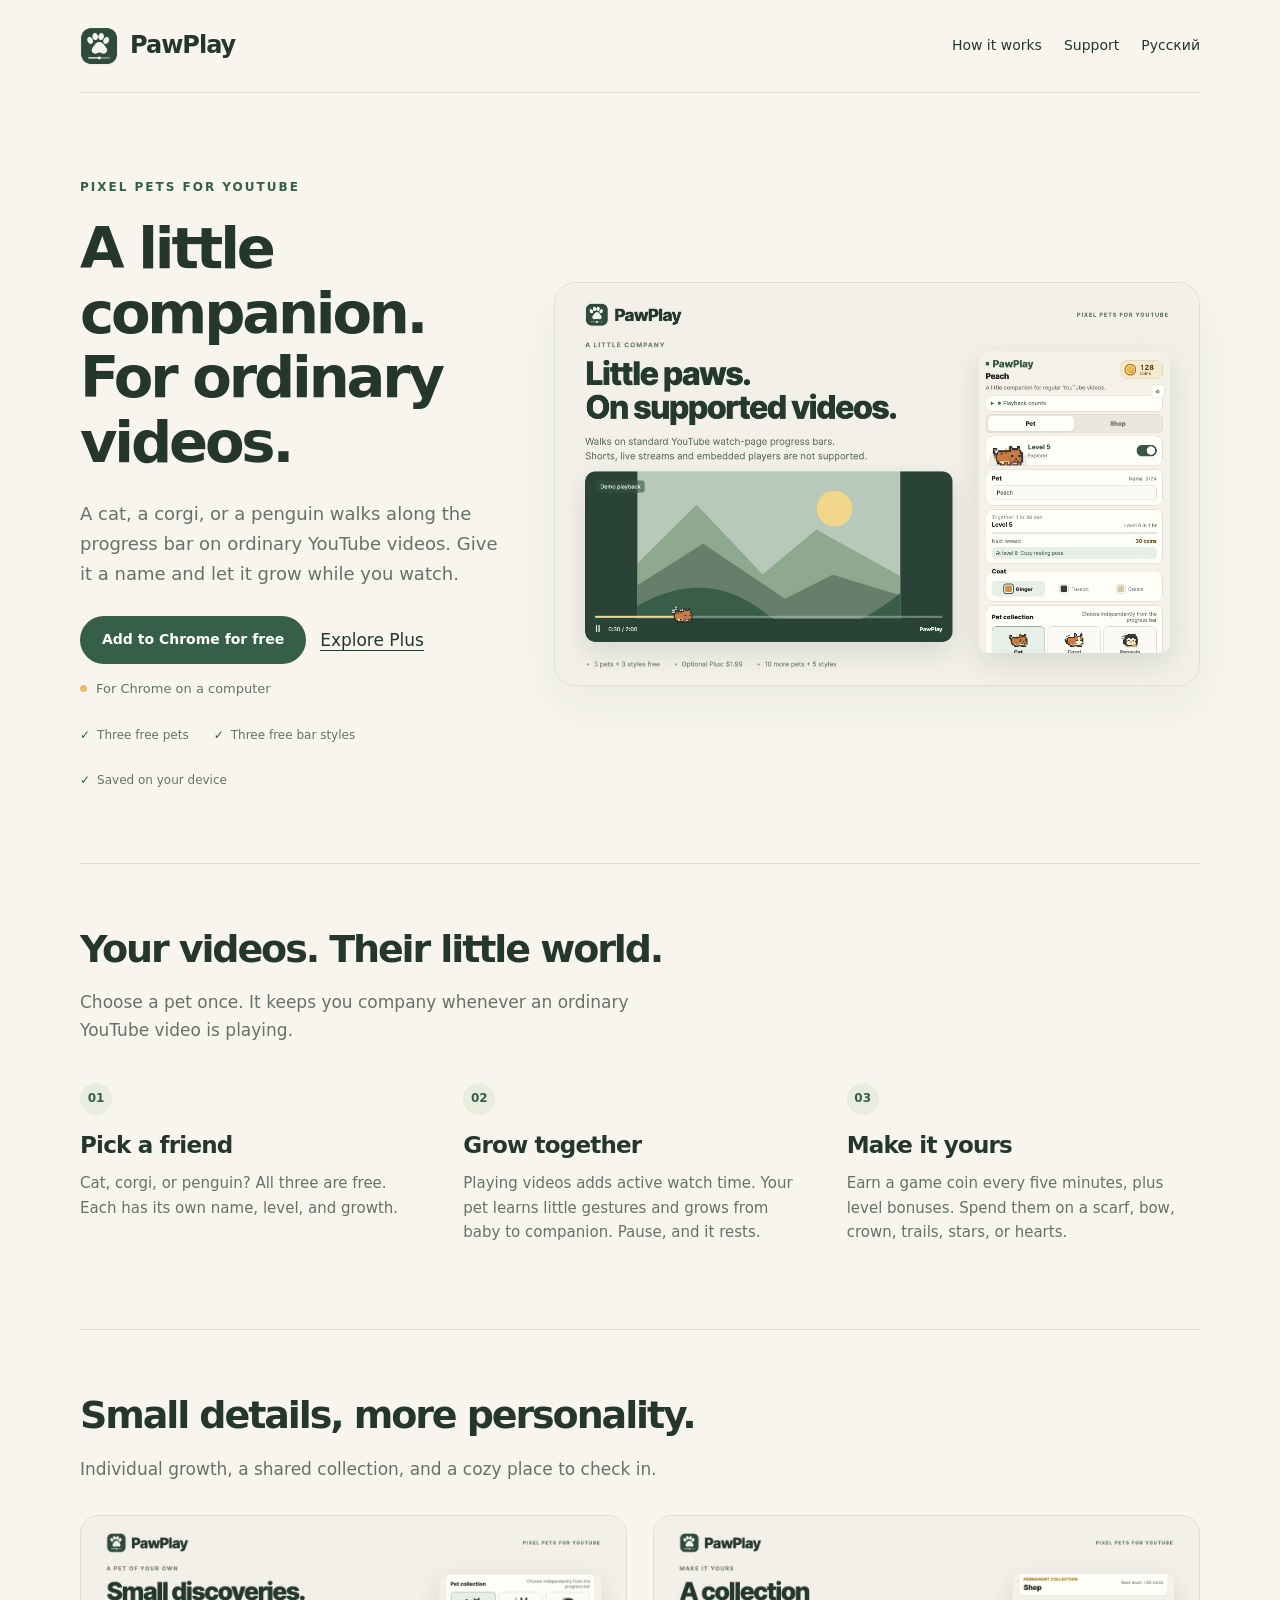
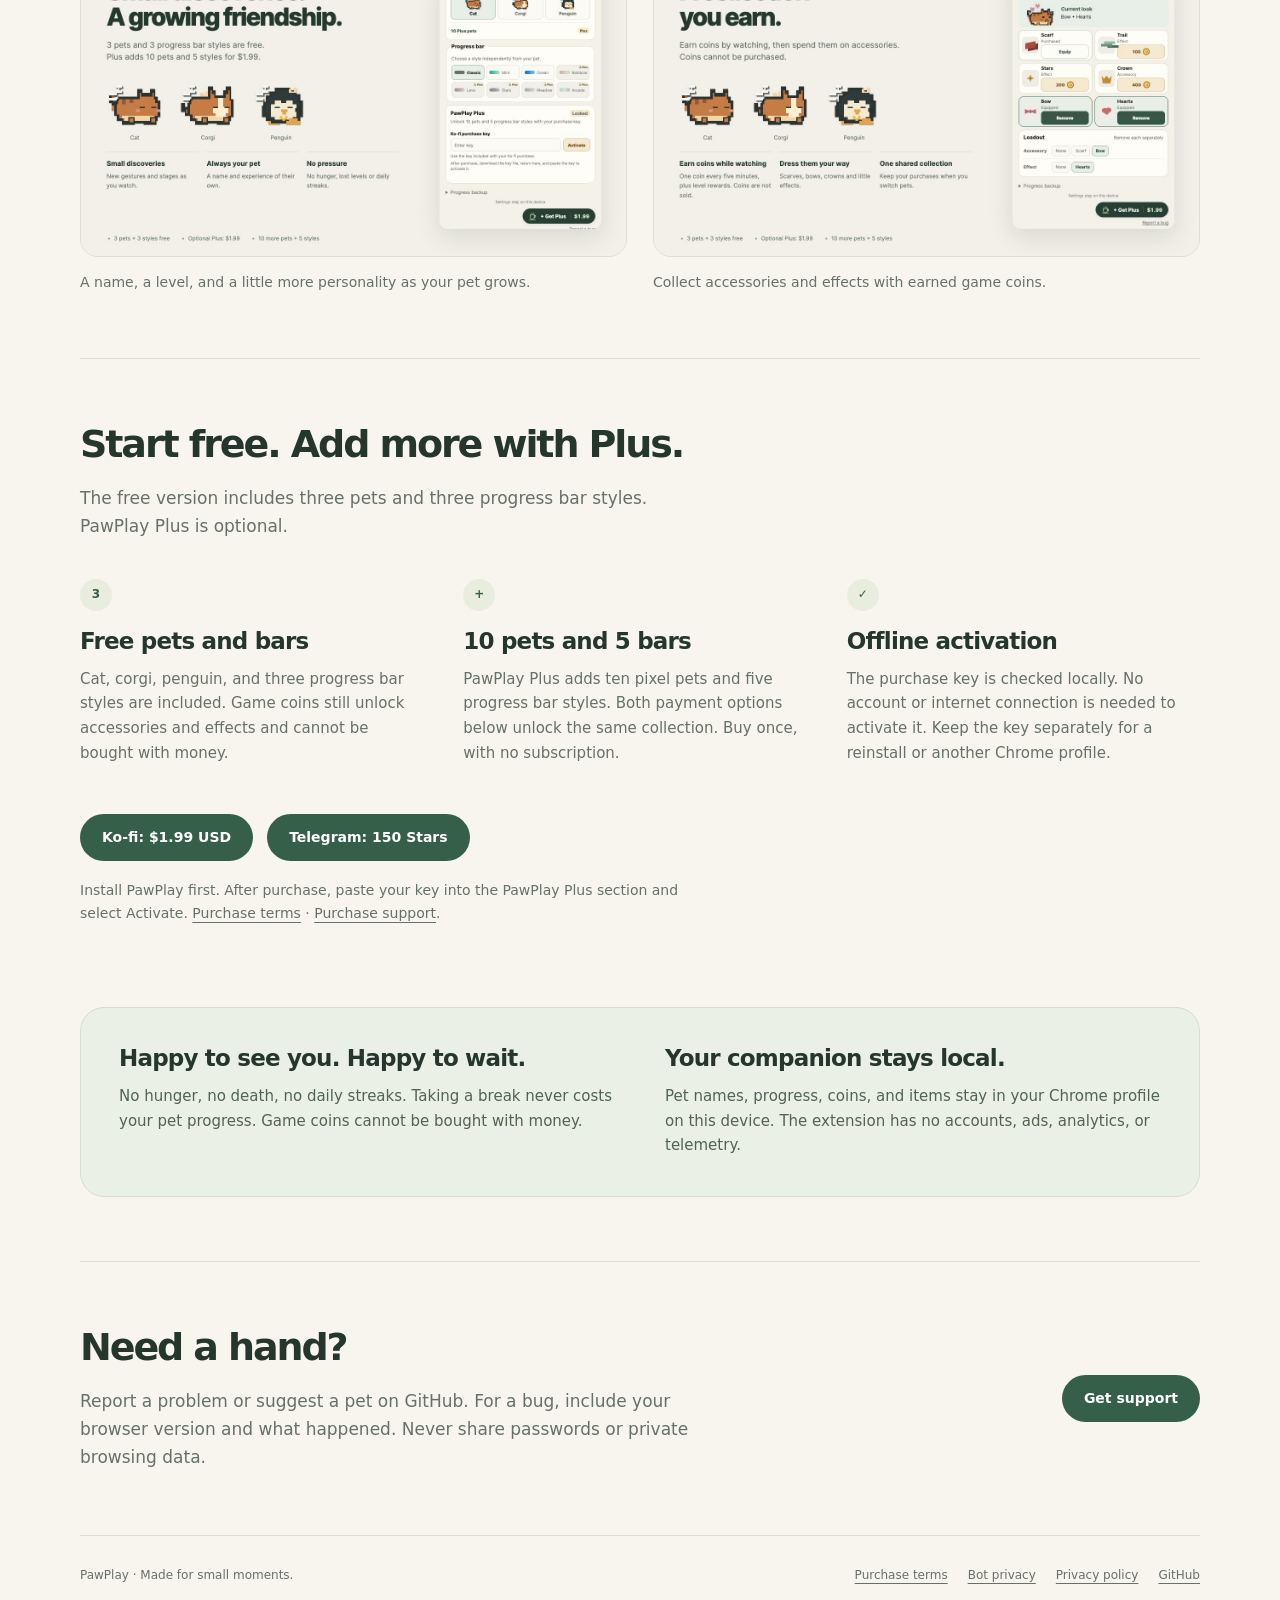
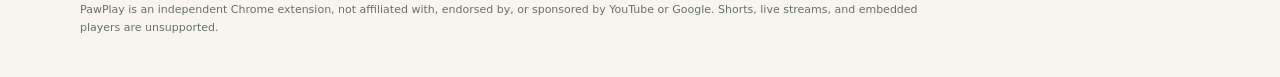
==== commit eaf7fdff: "fix(site): connect installation and Plus purchase paths" ====
--- a/index.html
+++ b/index.html
@@ -1,10 +1,10 @@
 <!doctype html>
 <html lang="en"><head><meta charset="utf-8"><meta name="viewport" content="width=device-width,initial-scale=1"><title>PawPlay | A little companion for ordinary YouTube videos</title><meta name="description" content="Three free pixel pets and progress bar styles for ordinary YouTube videos, with optional PawPlay Plus. Your progress stays on your device."><meta name="theme-color" content="#355f48"><link rel="icon" href="assets/icon.png"><link rel="stylesheet" href="styles.css"><link rel="alternate" hreflang="en" href="https://n23eos.github.io/pawplay-site/"><link rel="alternate" hreflang="ru" href="https://n23eos.github.io/pawplay-site/ru/"><link rel="canonical" href="https://n23eos.github.io/pawplay-site/"></head>
 <body><a class="skip" href="#main">Skip to content</a><div class="shell"><header><a class="brand" href="./" aria-label="PawPlay"><img src="assets/icon.png" width="38" height="38" alt="">PawPlay</a><nav aria-label="Navigation"><a class="desktop" href="#pets">How it works</a><a class="desktop" href="#support">Support</a><a href="ru/" lang="ru">Русский</a></nav></header>
-<main id="main"><section class="hero"><div class="hero-copy"><p class="eyebrow">Pixel pets for YouTube</p><h1>A little companion.<br>For ordinary videos.</h1><p class="lead">A cat, a corgi, or a penguin walks along the progress bar on ordinary YouTube videos. Give it a name and let it grow while you watch.</p><div class="actions"><a class="button" href="#pets">Meet your companion</a><span class="status">Coming to Chrome Web Store</span></div><div class="facts"><span>Three free pets</span><span>Three free bar styles</span><span>Saved on your device</span></div></div><img class="hero-image" src="assets/overview-en.png" width="1280" height="800" alt="PawPlay pixel pets walking on a video progress bar, with the extension menu" fetchpriority="high"></section>
+<main id="main"><section class="hero"><div class="hero-copy"><p class="eyebrow">Pixel pets for YouTube</p><h1>A little companion.<br>For ordinary videos.</h1><p class="lead">A cat, a corgi, or a penguin walks along the progress bar on ordinary YouTube videos. Give it a name and let it grow while you watch.</p><div class="actions"><a class="button" href="https://chromewebstore.google.com/detail/hiclbjaochideikofjcjldfioonefghn">Add to Chrome for free</a><a href="#plus">Explore Plus</a><span class="status">For Chrome on a computer</span></div><div class="facts"><span>Three free pets</span><span>Three free bar styles</span><span>Saved on your device</span></div></div><img class="hero-image" src="assets/overview-en.png" width="1280" height="800" alt="PawPlay pixel pets walking on a video progress bar, with the extension menu" fetchpriority="high"></section>
 <section class="section" id="pets"><h2>Your videos. Their little world.</h2><p class="section-intro">Choose a pet once. It keeps you company whenever an ordinary YouTube video is playing.</p><div class="steps"><article class="step"><span class="number">01</span><h3>Pick a friend</h3><p>Cat, corgi, or penguin? All three are free. Each has its own name, level, and growth.</p></article><article class="step"><span class="number">02</span><h3>Grow together</h3><p>Playing videos adds active watch time. Your pet learns little gestures and grows from baby to companion. Pause, and it rests.</p></article><article class="step"><span class="number">03</span><h3>Make it yours</h3><p>Earn a game coin every five minutes, plus level bonuses. Spend them on a scarf, bow, crown, trails, stars, or hearts.</p></article></div></section>
 <section class="section"><h2>Small details, more personality.</h2><p class="section-intro">Individual growth, a shared collection, and a cozy place to check in.</p><div class="gallery"><figure><img src="assets/growth-en.png" width="1280" height="800" alt="PawPlay menu showing a pet level, growth stage, next reward, and colors" loading="lazy"><figcaption>A name, a level, and a little more personality as your pet grows.</figcaption></figure><figure><img src="assets/shop-en.png" width="1280" height="800" alt="PawPlay shop with coin balance, scarves, bows, crowns, trails, stars, and hearts" loading="lazy"><figcaption>Collect accessories and effects with earned game coins.</figcaption></figure></div></section>
-<section class="section"><h2>Start free. Add more with Plus.</h2><p class="section-intro">The free version includes three pets and three progress bar styles. PawPlay Plus is optional.</p><div class="steps"><article class="step"><span class="number">3</span><h3>Free pets and bars</h3><p>Cat, corgi, penguin, and three progress bar styles are included. Game coins still unlock accessories and effects and cannot be bought with money.</p></article><article class="step"><span class="number">+</span><h3>10 pets and 5 bars</h3><p>PawPlay Plus adds ten pixel pets and five progress bar styles as a one-time $1.99 purchase on Ko-fi outside the extension.</p></article><article class="step"><span class="number">✓</span><h3>Offline activation</h3><p>The purchase key is checked locally. No account or internet connection is needed to activate it. Keep the key separately for a reinstall or another Chrome profile.</p></article></div></section>
+<section class="section" id="plus"><h2>Start free. Add more with Plus.</h2><p class="section-intro">The free version includes three pets and three progress bar styles. PawPlay Plus is optional.</p><div class="steps"><article class="step"><span class="number">3</span><h3>Free pets and bars</h3><p>Cat, corgi, penguin, and three progress bar styles are included. Game coins still unlock accessories and effects and cannot be bought with money.</p></article><article class="step"><span class="number">+</span><h3>10 pets and 5 bars</h3><p>PawPlay Plus adds ten pixel pets and five progress bar styles. Both payment options below unlock the same collection. Buy once, with no subscription.</p></article><article class="step"><span class="number">✓</span><h3>Offline activation</h3><p>The purchase key is checked locally. No account or internet connection is needed to activate it. Keep the key separately for a reinstall or another Chrome profile.</p></article></div><div class="actions" aria-label="Buy PawPlay Plus"><a class="button" href="https://ko-fi.com/s/bd9a8d8dc9">Ko-fi: $1.99 USD</a><a class="button" href="https://t.me/pawplay_purchase_bot?start=buy">Telegram: 150 Stars</a></div><p class="purchase-note">Install PawPlay first. After purchase, paste your key into the PawPlay Plus section and select Activate. <a href="terms.html">Purchase terms</a> · <a href="support.html">Purchase support</a>.</p></section>
 <aside class="calm"><div><h3>Happy to see you. Happy to wait.</h3><p>No hunger, no death, no daily streaks. Taking a break never costs your pet progress. Game coins cannot be bought with money.</p></div><div><h3>Your companion stays local.</h3><p>Pet names, progress, coins, and items stay in your Chrome profile on this device. The extension has no accounts, ads, analytics, or telemetry.</p></div></aside>
 <section class="section support" id="support"><div><h2>Need a hand?</h2><p>Report a problem or suggest a pet on GitHub. For a bug, include your browser version and what happened. Never share passwords or private browsing data.</p></div><a class="button" href="https://github.com/n23eos/pawplay-site/issues">Get support</a></section></main>
 <footer><div class="footer-top"><span>PawPlay · Made for small moments.</span><div class="footer-links"><a href="terms.html">Purchase terms</a><a href="bot-privacy.html">Bot privacy</a><a href="privacy.html">Privacy policy</a><a href="https://github.com/n23eos/pawplay-site">GitHub</a></div></div><p>PawPlay is an independent Chrome extension, not affiliated with, endorsed by, or sponsored by YouTube or Google. Shorts, live streams, and embedded players are unsupported.</p></footer></div></body></html>
--- a/styles.css
+++ b/styles.css
@@ -2,3 +2,5 @@
 @media(max-width:360px){header{gap:12px}.brand{font-size:20px;gap:8px}.brand img{width:28px;height:28px}nav{gap:10px;font-size:11px}}
 
 .policy{overflow-wrap:anywhere}.footer-links{flex-wrap:wrap}
+
+.purchase-note{max-width:640px;margin:18px 0 0;color:var(--muted);font-size:14px}
